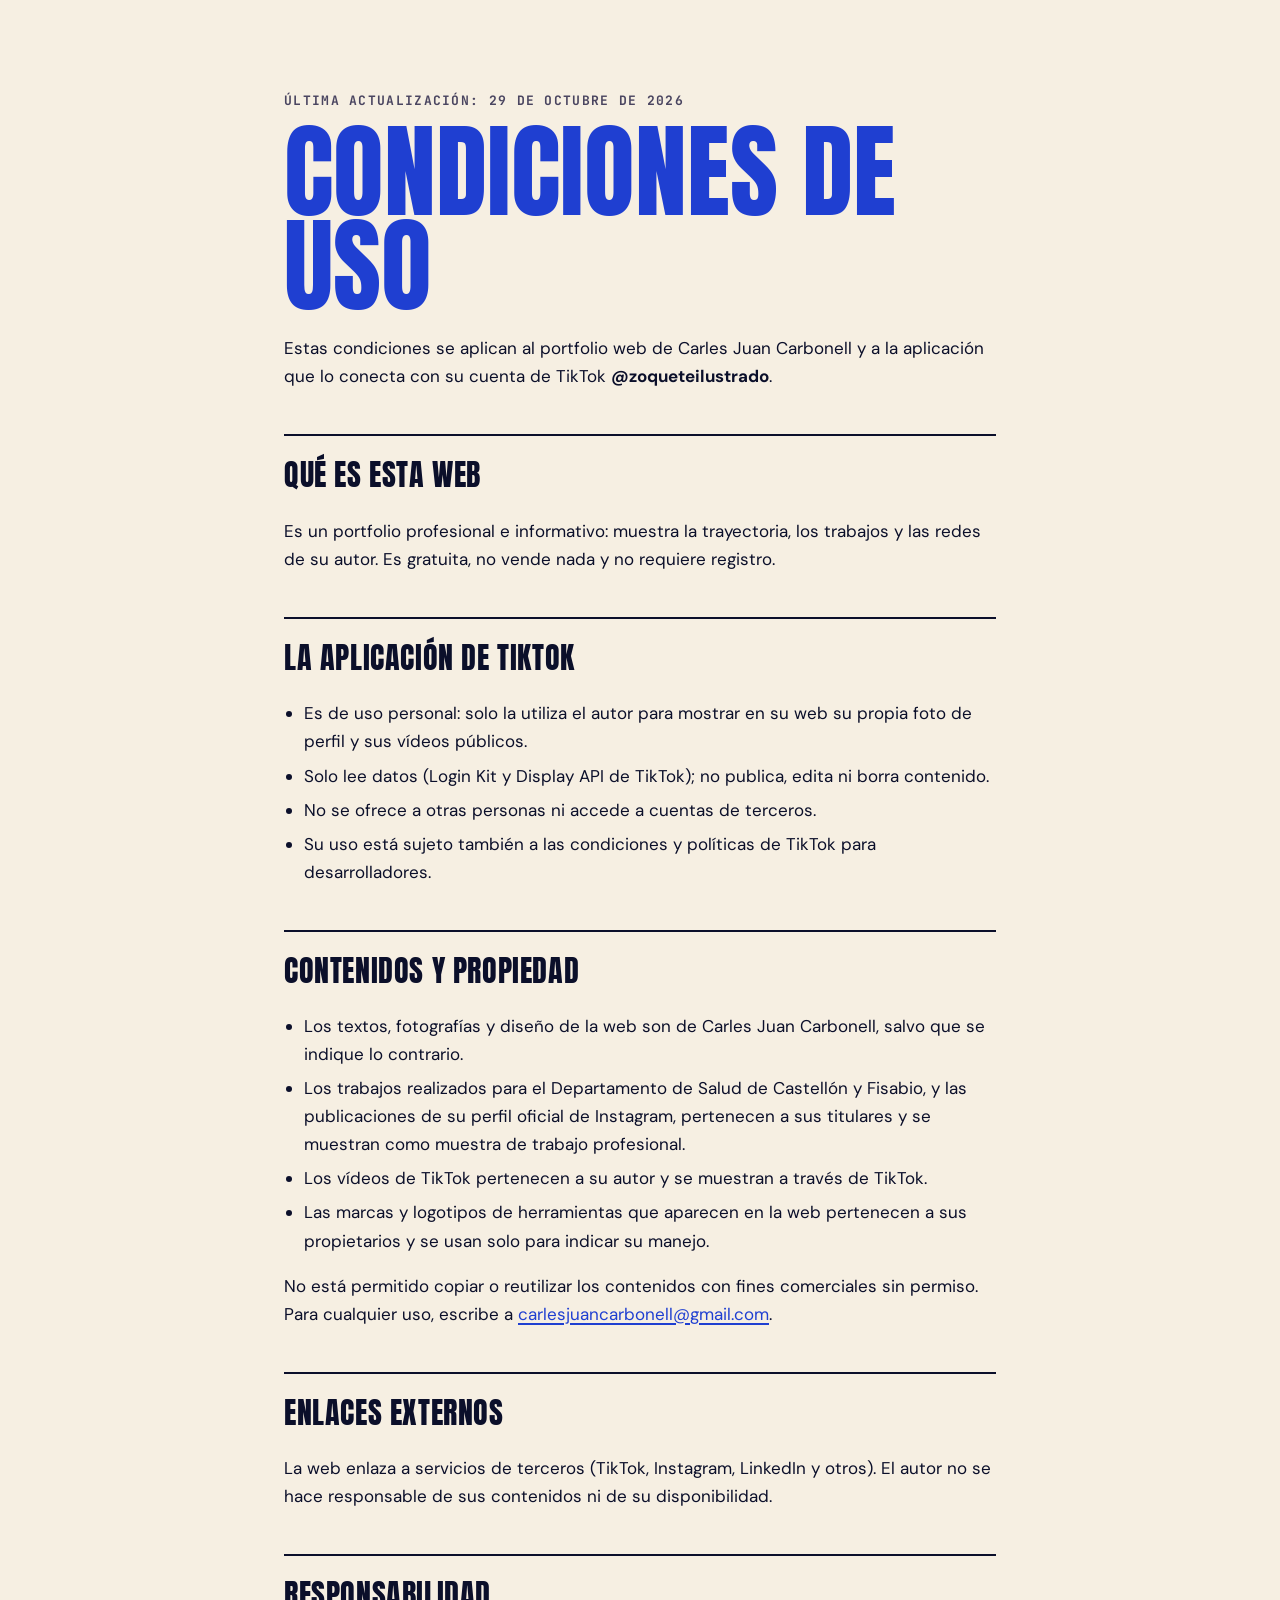
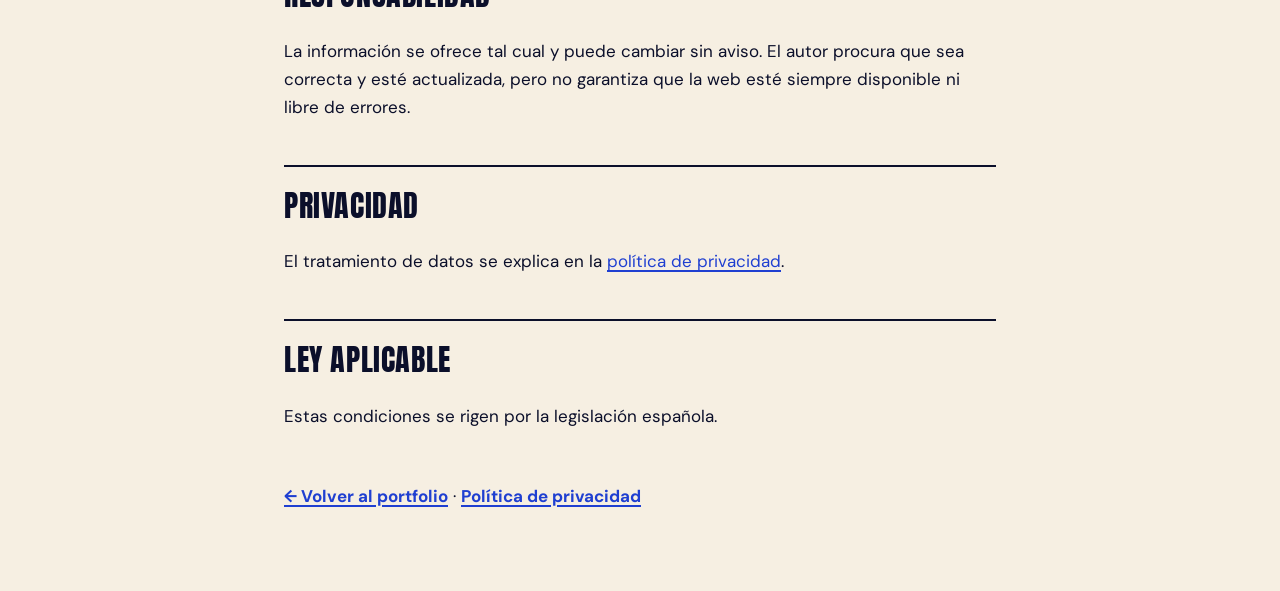
==== condiciones.html @ 79d0e472 "Web completa: miniaturas de Instagram, escritos, páginas legales y de conexión TikTok Co-Authored-By" ====
<!doctype html>
<html lang="es">
<head>
<meta charset="utf-8">
<meta name="viewport" content="width=device-width, initial-scale=1, viewport-fit=cover">
<meta name="theme-color" content="#F6EFE2">
<title>Condiciones de uso · Portfolio Carles Juan Carbonell</title>
<meta name="description" content="Condiciones de uso del portfolio web de Carles Juan Carbonell y de su conexión con TikTok.">
<link rel="preconnect" href="https://fonts.googleapis.com">
<link rel="preconnect" href="https://fonts.gstatic.com" crossorigin>
<link rel="stylesheet" href="https://fonts.googleapis.com/css2?family=Anton&family=DM+Sans:wght@400;500;700&family=JetBrains+Mono:wght@500;700&display=swap">
<style>
*{box-sizing:border-box}
html{background:#F6EFE2;-webkit-text-size-adjust:100%}
body{margin:0;background:#F6EFE2;color:#0B0F2A;font-family:'DM Sans',system-ui,sans-serif;font-size:17px;line-height:1.65}
::selection{background:#FF5A4D;color:#0B0F2A}
a{color:#1F3FD1;text-decoration-thickness:2px;text-underline-offset:3px}
a:focus-visible{outline:3px solid #1F3FD1;outline-offset:3px}
.wrap{max-width:760px;margin:0 auto;padding:clamp(40px,7vw,96px) max(24px,env(safe-area-inset-right)) max(56px,env(safe-area-inset-bottom)) max(24px,env(safe-area-inset-left))}
.mono{font-family:'JetBrains Mono',ui-monospace,Menlo,monospace}
.kick{margin:0 0 14px;font-size:13px;font-weight:700;letter-spacing:.1em;text-transform:uppercase;color:#4A4560}
h1{margin:0;font-family:'Anton',Impact,sans-serif;font-weight:400;font-size:clamp(52px,11vw,104px);line-height:.9;text-transform:uppercase;color:#1F3FD1}
h2{margin:44px 0 10px;padding-top:14px;border-top:2px solid #0B0F2A;font-family:'Anton',Impact,sans-serif;font-weight:400;font-size:clamp(22px,3.4vw,30px);letter-spacing:.02em;text-transform:uppercase}
p,li{max-width:66ch}
ul{padding-left:1.2em}
li{margin:0 0 6px}
.back{display:inline-flex;align-items:center;min-height:44px;font-weight:700}
</style>
</head>
<body>
<main class="wrap">
<p class="kick mono">Última actualización: 29 de octubre de 2026</p>
<h1>Condiciones de uso</h1>
<p style="margin-top:22px">Estas condiciones se aplican al portfolio web de Carles Juan Carbonell y a la aplicación que lo conecta con su cuenta de TikTok <b>@zoqueteilustrado</b>.</p>

<h2>Qué es esta web</h2>
<p>Es un portfolio profesional e informativo: muestra la trayectoria, los trabajos y las redes de su autor. Es gratuita, no vende nada y no requiere registro.</p>

<h2>La aplicación de TikTok</h2>
<ul>
<li>Es de uso personal: solo la utiliza el autor para mostrar en su web su propia foto de perfil y sus vídeos públicos.</li>
<li>Solo lee datos (Login Kit y Display API de TikTok); no publica, edita ni borra contenido.</li>
<li>No se ofrece a otras personas ni accede a cuentas de terceros.</li>
<li>Su uso está sujeto también a las condiciones y políticas de TikTok para desarrolladores.</li>
</ul>

<h2>Contenidos y propiedad</h2>
<ul>
<li>Los textos, fotografías y diseño de la web son de Carles Juan Carbonell, salvo que se indique lo contrario.</li>
<li>Los trabajos realizados para el Departamento de Salud de Castellón y Fisabio, y las publicaciones de su perfil oficial de Instagram, pertenecen a sus titulares y se muestran como muestra de trabajo profesional.</li>
<li>Los vídeos de TikTok pertenecen a su autor y se muestran a través de TikTok.</li>
<li>Las marcas y logotipos de herramientas que aparecen en la web pertenecen a sus propietarios y se usan solo para indicar su manejo.</li>
</ul>
<p>No está permitido copiar o reutilizar los contenidos con fines comerciales sin permiso. Para cualquier uso, escribe a <a href="mailto:carlesjuancarbonell@gmail.com">carlesjuancarbonell@gmail.com</a>.</p>

<h2>Enlaces externos</h2>
<p>La web enlaza a servicios de terceros (TikTok, Instagram, LinkedIn y otros). El autor no se hace responsable de sus contenidos ni de su disponibilidad.</p>

<h2>Responsabilidad</h2>
<p>La información se ofrece tal cual y puede cambiar sin aviso. El autor procura que sea correcta y esté actualizada, pero no garantiza que la web esté siempre disponible ni libre de errores.</p>

<h2>Privacidad</h2>
<p>El tratamiento de datos se explica en la <a href="privacidad.html">política de privacidad</a>.</p>

<h2>Ley aplicable</h2>
<p>Estas condiciones se rigen por la legislación española.</p>

<p style="margin-top:44px"><a class="back" href="./">← Volver al portfolio</a> · <a class="back" href="privacidad.html">Política de privacidad</a></p>
</main>
</body>
</html>
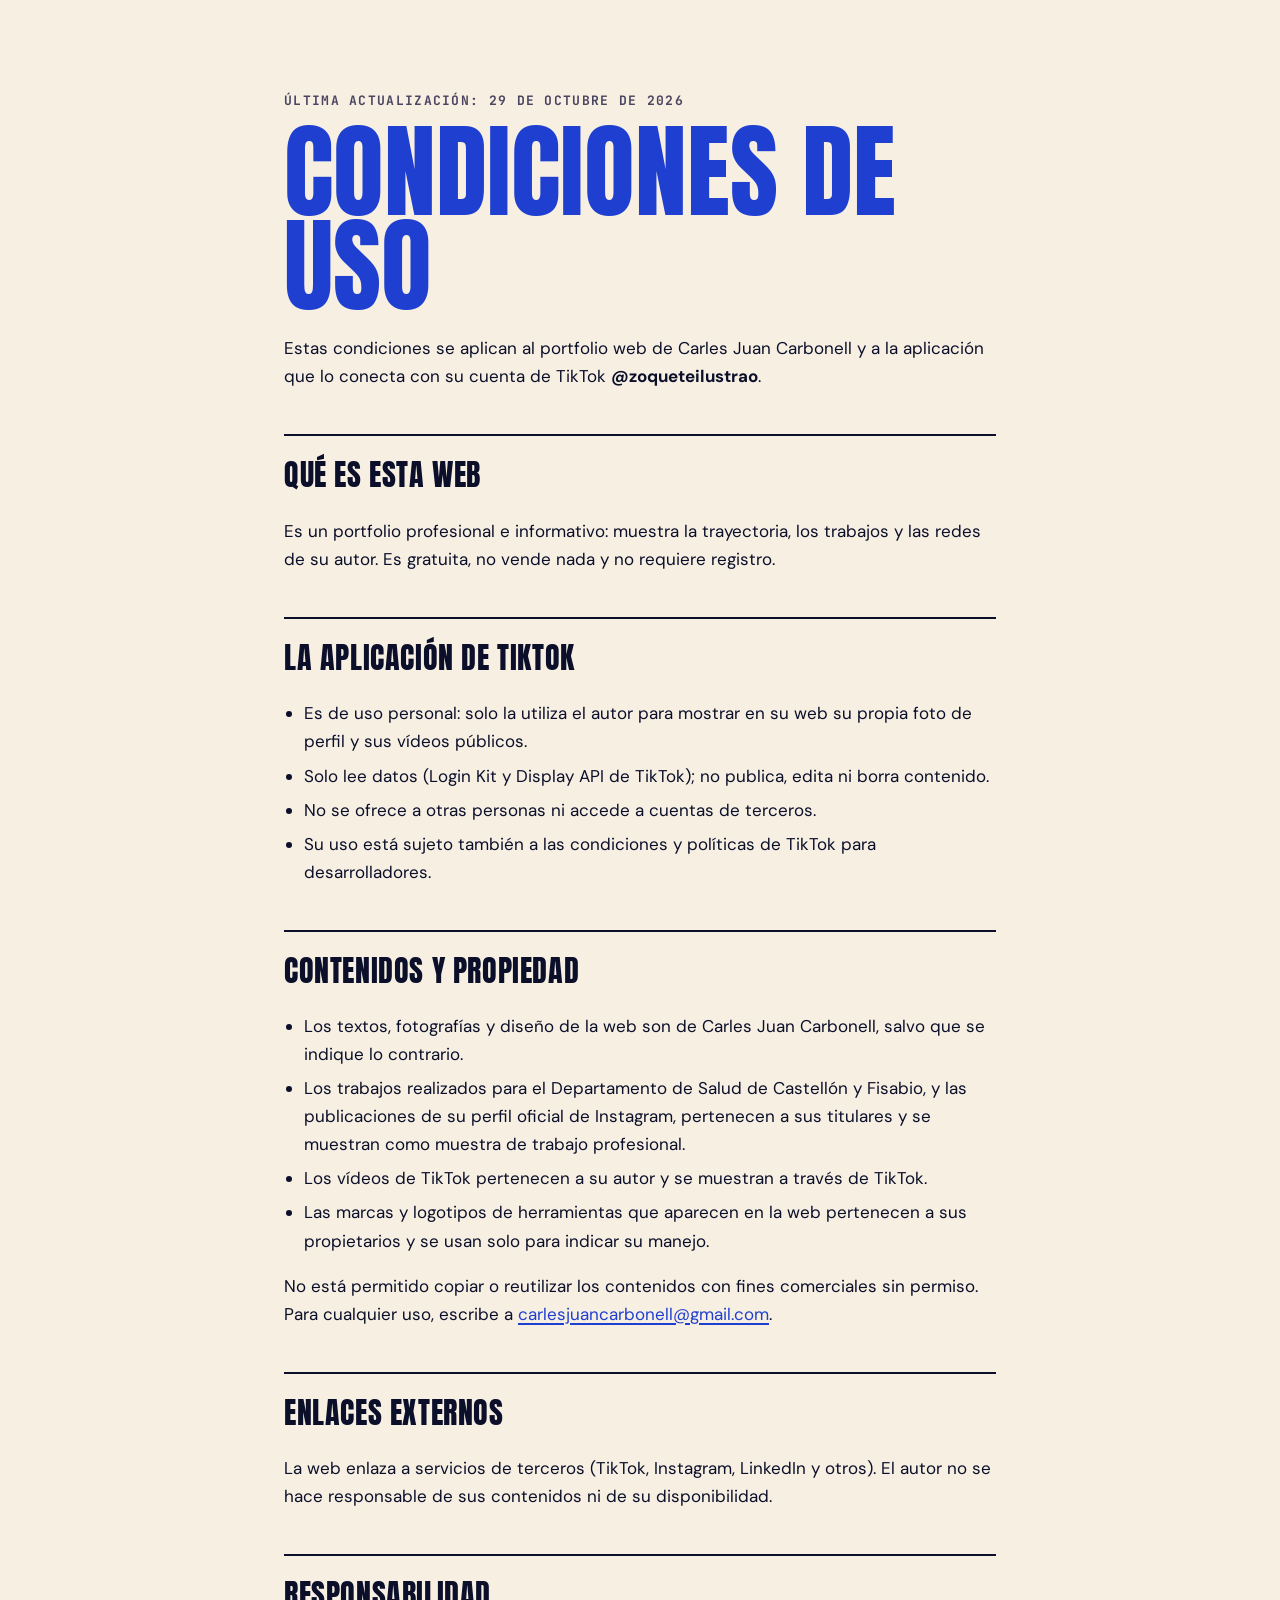
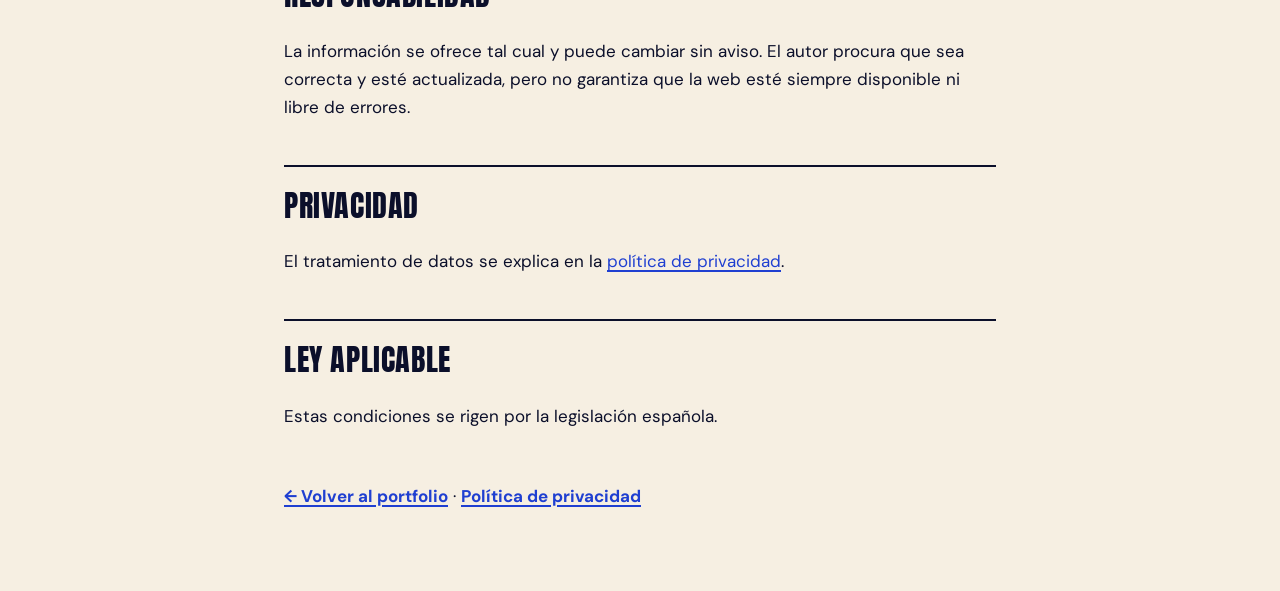
==== commit 1c1aeb71: "Corregir usuario de TikTok en condiciones Co-Authored-By: Claude Sonnet 5.5 <noreply@anthropic.com> " ====
--- a/condiciones.html
+++ b/condiciones.html
@@ -31,7 +31,7 @@
 <main class="wrap">
 <p class="kick mono">Última actualización: 29 de octubre de 2026</p>
 <h1>Condiciones de uso</h1>
-<p style="margin-top:22px">Estas condiciones se aplican al portfolio web de Carles Juan Carbonell y a la aplicación que lo conecta con su cuenta de TikTok <b>@zoqueteilustrado</b>.</p>
+<p style="margin-top:22px">Estas condiciones se aplican al portfolio web de Carles Juan Carbonell y a la aplicación que lo conecta con su cuenta de TikTok <b>@zoqueteilustrao</b>.</p>
 
 <h2>Qué es esta web</h2>
 <p>Es un portfolio profesional e informativo: muestra la trayectoria, los trabajos y las redes de su autor. Es gratuita, no vende nada y no requiere registro.</p>
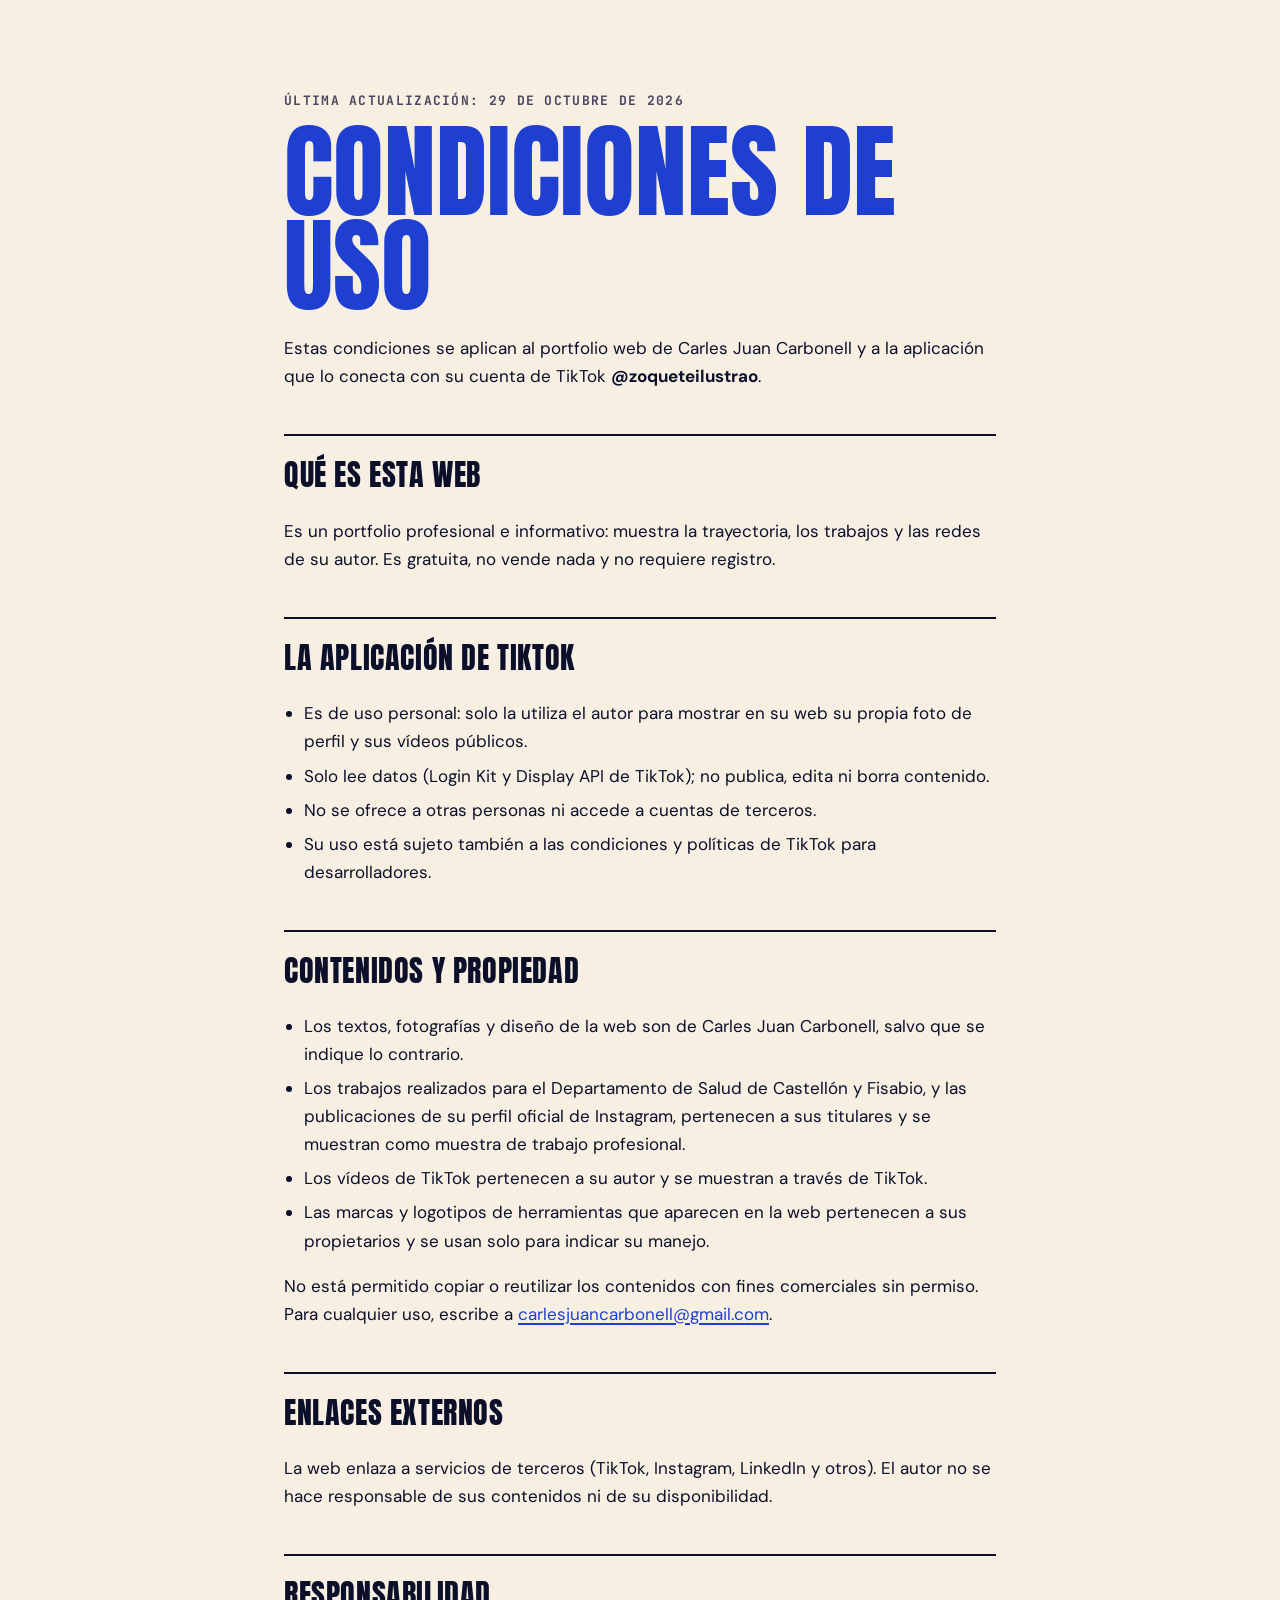
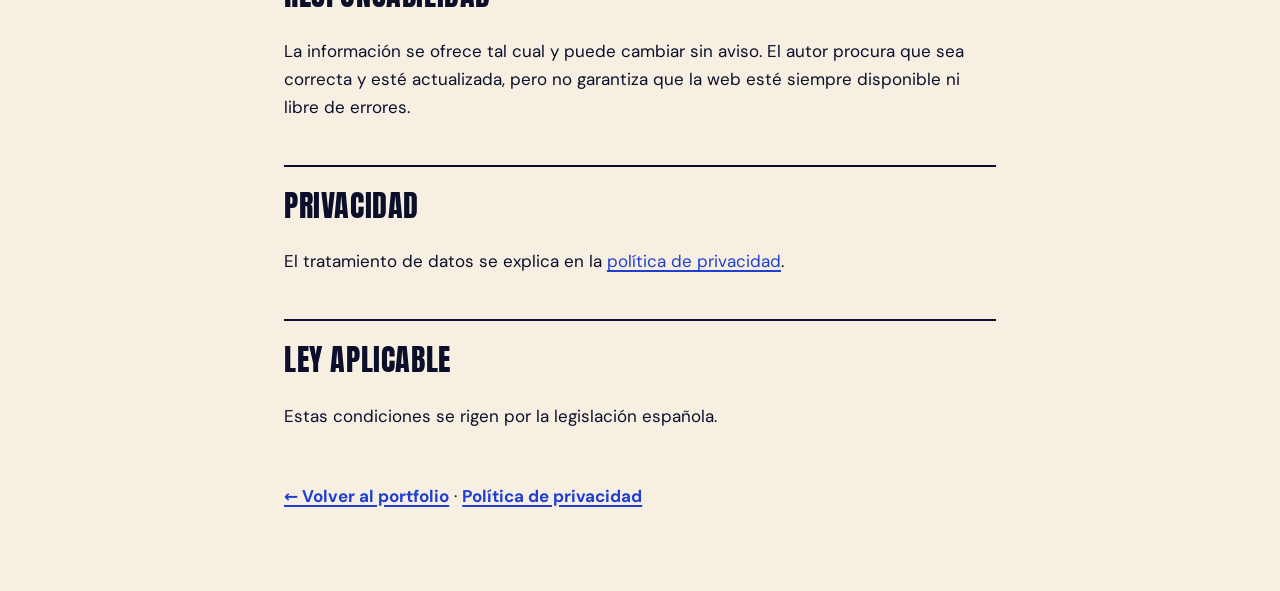
==== commit c621d606: "Fuentes alojadas en el propio sitio y texto mínimo de 12 px Co-Authored-By: Claude Sonnet 5.5 <norep" ====
--- a/condiciones.html
+++ b/condiciones.html
@@ -6,9 +6,7 @@
 <meta name="theme-color" content="#F6EFE2">
 <title>Condiciones de uso · Portfolio Carles Juan Carbonell</title>
 <meta name="description" content="Condiciones de uso del portfolio web de Carles Juan Carbonell y de su conexión con TikTok.">
-<link rel="preconnect" href="https://fonts.googleapis.com">
-<link rel="preconnect" href="https://fonts.gstatic.com" crossorigin>
-<link rel="stylesheet" href="https://fonts.googleapis.com/css2?family=Anton&family=DM+Sans:wght@400;500;700&family=JetBrains+Mono:wght@500;700&display=swap">
+<link rel="stylesheet" href="media/fonts/fonts.css">
 <style>
 *{box-sizing:border-box}
 html{background:#F6EFE2;-webkit-text-size-adjust:100%}
--- a/media/fonts/fonts.css
+++ b/media/fonts/fonts.css
@@ -0,0 +1,12 @@
+@font-face{font-family:'Anton';font-style:normal;font-weight:400;font-display:swap;src:url(anton-400-latin-ext.woff2) format('woff2');unicode-range:U+0100-02BA, U+02BD-02C5, U+02C7-02CC, U+02CE-02D7, U+02DD-02FF, U+0304, U+0308, U+0329, U+1D00-1DBF, U+1E00-1E9F, U+1EF2-1EFF, U+2020, U+20A0-20AB, U+20AD-20C4, U+2113, U+2C60-2C7F, U+A720-A7FF}
+@font-face{font-family:'Anton';font-style:normal;font-weight:400;font-display:swap;src:url(anton-400-latin.woff2) format('woff2');unicode-range:U+0000-00FF, U+0131, U+0152-0153, U+02BB-02BC, U+02C6, U+02DA, U+02DC, U+0304, U+0308, U+0329, U+2000-206F, U+20AC, U+2122, U+2191, U+2193, U+2212, U+2215, U+FEFF, U+FFFD}
+@font-face{font-family:'DM Sans';font-style:normal;font-weight:400;font-display:swap;src:url(dm-sans-400-latin-ext.woff2) format('woff2');unicode-range:U+0100-02BA, U+02BD-02C5, U+02C7-02CC, U+02CE-02D7, U+02DD-02FF, U+0304, U+0308, U+0329, U+1D00-1DBF, U+1E00-1E9F, U+1EF2-1EFF, U+2020, U+20A0-20AB, U+20AD-20C4, U+2113, U+2C60-2C7F, U+A720-A7FF}
+@font-face{font-family:'DM Sans';font-style:normal;font-weight:400;font-display:swap;src:url(dm-sans-400-latin.woff2) format('woff2');unicode-range:U+0000-00FF, U+0131, U+0152-0153, U+02BB-02BC, U+02C6, U+02DA, U+02DC, U+0304, U+0308, U+0329, U+2000-206F, U+20AC, U+2122, U+2191, U+2193, U+2212, U+2215, U+FEFF, U+FFFD}
+@font-face{font-family:'DM Sans';font-style:normal;font-weight:500;font-display:swap;src:url(dm-sans-500-latin-ext.woff2) format('woff2');unicode-range:U+0100-02BA, U+02BD-02C5, U+02C7-02CC, U+02CE-02D7, U+02DD-02FF, U+0304, U+0308, U+0329, U+1D00-1DBF, U+1E00-1E9F, U+1EF2-1EFF, U+2020, U+20A0-20AB, U+20AD-20C4, U+2113, U+2C60-2C7F, U+A720-A7FF}
+@font-face{font-family:'DM Sans';font-style:normal;font-weight:500;font-display:swap;src:url(dm-sans-500-latin.woff2) format('woff2');unicode-range:U+0000-00FF, U+0131, U+0152-0153, U+02BB-02BC, U+02C6, U+02DA, U+02DC, U+0304, U+0308, U+0329, U+2000-206F, U+20AC, U+2122, U+2191, U+2193, U+2212, U+2215, U+FEFF, U+FFFD}
+@font-face{font-family:'DM Sans';font-style:normal;font-weight:700;font-display:swap;src:url(dm-sans-700-latin-ext.woff2) format('woff2');unicode-range:U+0100-02BA, U+02BD-02C5, U+02C7-02CC, U+02CE-02D7, U+02DD-02FF, U+0304, U+0308, U+0329, U+1D00-1DBF, U+1E00-1E9F, U+1EF2-1EFF, U+2020, U+20A0-20AB, U+20AD-20C4, U+2113, U+2C60-2C7F, U+A720-A7FF}
+@font-face{font-family:'DM Sans';font-style:normal;font-weight:700;font-display:swap;src:url(dm-sans-700-latin.woff2) format('woff2');unicode-range:U+0000-00FF, U+0131, U+0152-0153, U+02BB-02BC, U+02C6, U+02DA, U+02DC, U+0304, U+0308, U+0329, U+2000-206F, U+20AC, U+2122, U+2191, U+2193, U+2212, U+2215, U+FEFF, U+FFFD}
+@font-face{font-family:'JetBrains Mono';font-style:normal;font-weight:500;font-display:swap;src:url(jetbrains-mono-500-latin-ext.woff2) format('woff2');unicode-range:U+0100-02BA, U+02BD-02C5, U+02C7-02CC, U+02CE-02D7, U+02DD-02FF, U+0304, U+0308, U+0329, U+1D00-1DBF, U+1E00-1E9F, U+1EF2-1EFF, U+2020, U+20A0-20AB, U+20AD-20C4, U+2113, U+2C60-2C7F, U+A720-A7FF}
+@font-face{font-family:'JetBrains Mono';font-style:normal;font-weight:500;font-display:swap;src:url(jetbrains-mono-500-latin.woff2) format('woff2');unicode-range:U+0000-00FF, U+0131, U+0152-0153, U+02BB-02BC, U+02C6, U+02DA, U+02DC, U+0304, U+0308, U+0329, U+2000-206F, U+20AC, U+2122, U+2191, U+2193, U+2212, U+2215, U+FEFF, U+FFFD}
+@font-face{font-family:'JetBrains Mono';font-style:normal;font-weight:700;font-display:swap;src:url(jetbrains-mono-700-latin-ext.woff2) format('woff2');unicode-range:U+0100-02BA, U+02BD-02C5, U+02C7-02CC, U+02CE-02D7, U+02DD-02FF, U+0304, U+0308, U+0329, U+1D00-1DBF, U+1E00-1E9F, U+1EF2-1EFF, U+2020, U+20A0-20AB, U+20AD-20C4, U+2113, U+2C60-2C7F, U+A720-A7FF}
+@font-face{font-family:'JetBrains Mono';font-style:normal;font-weight:700;font-display:swap;src:url(jetbrains-mono-700-latin.woff2) format('woff2');unicode-range:U+0000-00FF, U+0131, U+0152-0153, U+02BB-02BC, U+02C6, U+02DA, U+02DC, U+0304, U+0308, U+0329, U+2000-206F, U+20AC, U+2122, U+2191, U+2193, U+2212, U+2215, U+FEFF, U+FFFD}
